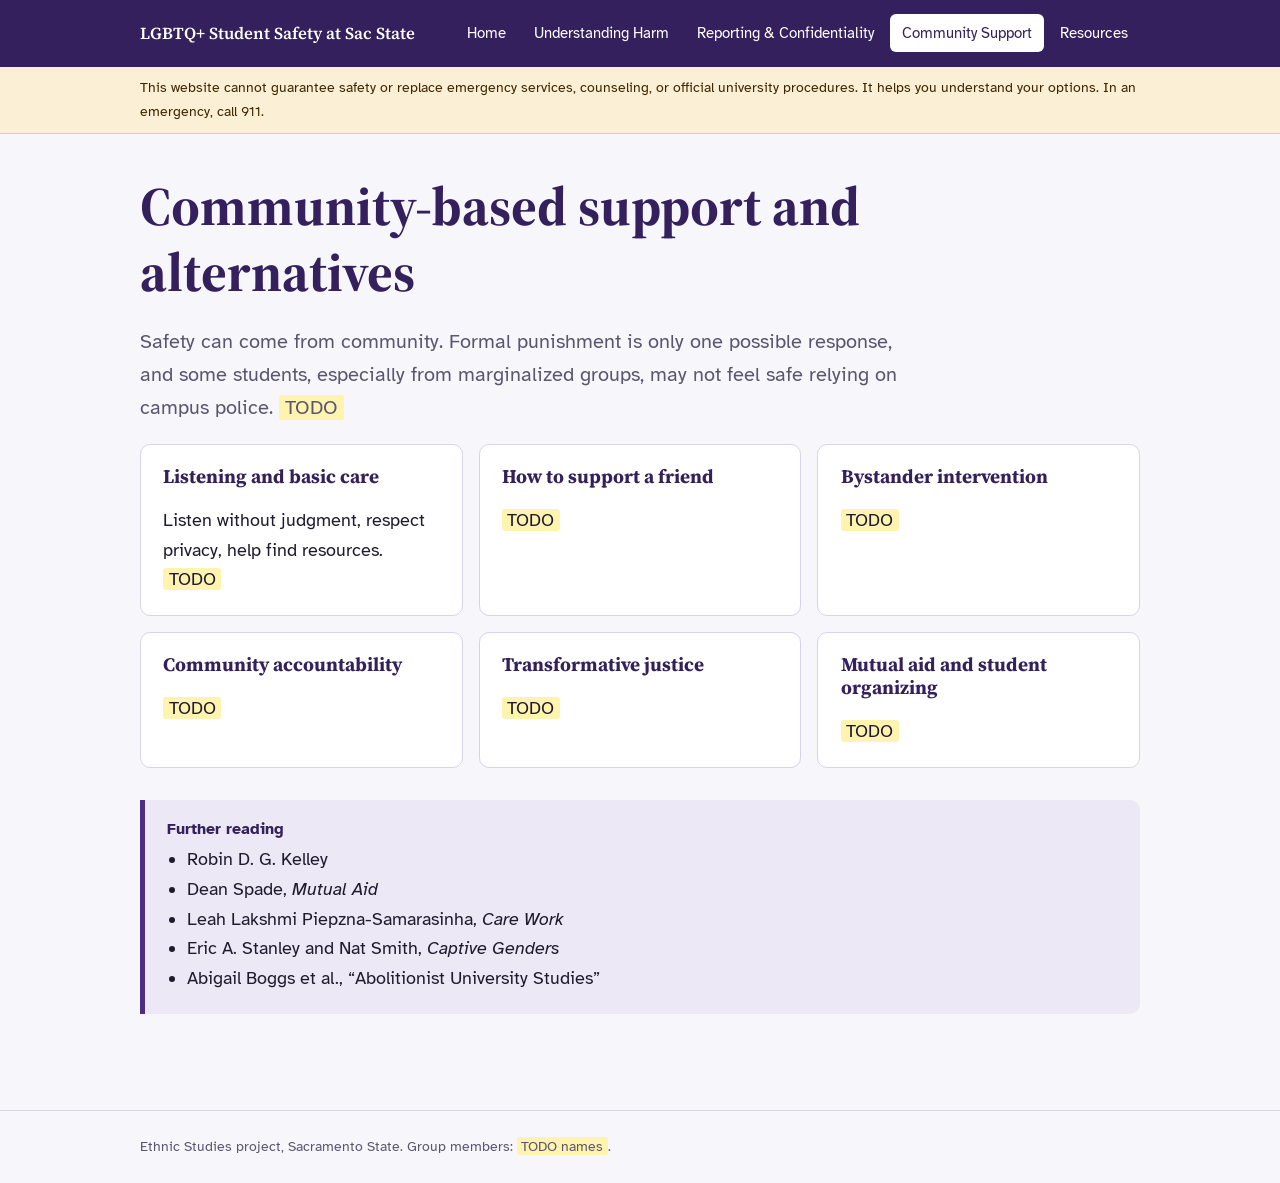
==== community.html @ 0df3c4ed "initial commit" ====
<!DOCTYPE html>
<html lang="en">
<head>
<meta charset="utf-8">
<meta name="viewport" content="width=device-width, initial-scale=1">
<title>Community Support | LGBTQ+ Student Safety at Sac State</title>
<link rel="preconnect" href="https://fonts.googleapis.com">
<link rel="preconnect" href="https://fonts.gstatic.com" crossorigin>
<link href="https://fonts.googleapis.com/css2?family=Atkinson+Hyperlegible:wght@400;700&family=Source+Serif+4:wght@600;700&display=swap" rel="stylesheet">
<link rel="stylesheet" href="css/style.css">
</head>
<body>
<a class="skip" href="#main">Skip to content</a>
<header class="site"><div class="inner">
<a class="brand" href="index.html">LGBTQ+ Student Safety at Sac State</a>
<nav aria-label="Main"><ul><li><a href="index.html">Home</a></li><li><a href="harm.html">Understanding Harm</a></li><li><a href="reporting.html">Reporting & Confidentiality</a></li><li><a href="community.html" aria-current="page">Community Support</a></li><li><a href="resources.html">Resources</a></li></ul></nav>
</div></header>
<div class="notice" role="note"><p>This website cannot guarantee safety or replace emergency services, counseling, or official university procedures. It helps you understand your options. In an emergency, call 911.</p></div>
<main id="main">

<h1>Community-based support and alternatives</h1>
<div class="prose"><p class="lede">Safety can come from community. Formal punishment is only one possible response, and some students, especially from marginalized groups, may not feel safe relying on campus police. <span class="todo">TODO</span></p></div>
<div class="grid">
<div class="card"><h3>Listening and basic care</h3><p>Listen without judgment, respect privacy, help find resources. <span class="todo">TODO</span></p></div>
<div class="card"><h3>How to support a friend</h3><p><span class="todo">TODO</span></p></div>
<div class="card"><h3>Bystander intervention</h3><p><span class="todo">TODO</span></p></div>
<div class="card"><h3>Community accountability</h3><p><span class="todo">TODO</span></p></div>
<div class="card"><h3>Transformative justice</h3><p><span class="todo">TODO</span></p></div>
<div class="card"><h3>Mutual aid and student organizing</h3><p><span class="todo">TODO</span></p></div>
</div>
<aside class="card reading"><h3>Further reading</h3><ul><li>Robin D. G. Kelley</li><li>Dean Spade, <em>Mutual Aid</em></li><li>Leah Lakshmi Piepzna-Samarasinha, <em>Care Work</em></li><li>Eric A. Stanley and Nat Smith, <em>Captive Genders</em></li><li>Abigail Boggs et al., “Abolitionist University Studies”</li></ul></aside>

</main>
<footer><p>Ethnic Studies project, Sacramento State. Group members: <span class="todo">TODO names</span>.</p></footer>
<button class="btn primary" id="top" type="button">Back to top</button>
<script src="js/script.js"></script>
</body>
</html>
---- css/style.css ----
:root{
  --ink:#1f1b2e; --muted:#5b5670; --plum:#4b2e83; --plum-dark:#33205c;
  --lilac:#ece8f5; --paper:#f7f6fb; --white:#fff; --line:#d9d3e8;
  --moss:#1f5c49; --moss-bg:#e2f1ea; --amber:#7a4b00; --amber-bg:#fbefd5;
  --serif:"Source Serif 4",Georgia,"Times New Roman",serif;
  --sans:"Atkinson Hyperlegible",system-ui,-apple-system,"Segoe UI",sans-serif;
}
*{box-sizing:border-box}
html{scroll-behavior:smooth}
@media (prefers-reduced-motion:reduce){html{scroll-behavior:auto}}
body{margin:0;background:var(--paper);color:var(--ink);font:18px/1.65 var(--sans)}
a{color:var(--plum)}
a:focus-visible,button:focus-visible,select:focus-visible,input:focus-visible,summary:focus-visible{outline:3px solid #f2a900;outline-offset:3px}
.skip{position:absolute;left:-999px;top:0;background:var(--plum-dark);color:#fff;padding:.5rem 1rem}
.skip:focus{left:0;z-index:10}

header.site{background:var(--plum-dark);color:#fff}
header.site .inner{max-width:1040px;margin:0 auto;padding:.9rem 1.25rem;display:flex;flex-wrap:wrap;gap:.75rem 2rem;align-items:center;justify-content:space-between}
header.site .brand{font:600 1.05rem var(--serif);color:#fff;text-decoration:none}
nav ul{list-style:none;margin:0;padding:0;display:flex;flex-wrap:wrap;gap:.25rem}
nav a{color:#fff;text-decoration:none;padding:.4rem .75rem;border-radius:6px;display:block;font-size:.95rem}
nav a:hover{background:rgba(255,255,255,.15)}
nav a[aria-current="page"]{background:#fff;color:var(--plum-dark)}

.notice{background:var(--amber-bg);color:#3d2700;font-size:.9rem;border-bottom:1px solid #e6cf9b}
.notice p{max-width:1040px;margin:0 auto;padding:.6rem 1.25rem}

main{max-width:1040px;margin:0 auto;padding:2.5rem 1.25rem 4rem}
.prose{max-width:68ch}
h1,h2,h3{font-family:var(--serif);line-height:1.2;color:var(--plum-dark)}
h1{font-size:clamp(2.2rem,5vw,3.4rem);margin:0 0 1rem;font-weight:700}
h2{font-size:1.7rem;margin:3rem 0 .75rem}
h3{font-size:1.2rem;margin:1.5rem 0 .4rem}
.lede{font-size:1.25rem;color:var(--muted);max-width:60ch}

.hero{padding:1rem 0 2rem}
.btn-row{display:flex;flex-wrap:wrap;gap:.75rem;margin:1.5rem 0}
.btn{display:inline-block;padding:.7rem 1.2rem;border-radius:8px;border:2px solid var(--plum);background:var(--white);color:var(--plum-dark);font:600 1rem var(--sans);text-decoration:none;cursor:pointer}
.btn:hover{background:var(--lilac)}
.btn.primary{background:var(--plum);color:#fff}
.btn.primary:hover{background:var(--plum-dark)}

.grid{display:grid;gap:1rem;grid-template-columns:repeat(auto-fit,minmax(260px,1fr));margin:1rem 0}
.card{background:var(--white);border:1px solid var(--line);border-radius:10px;padding:1.25rem 1.4rem}
.card h3{margin-top:0}
.card p:last-child{margin-bottom:0}
.reading{background:var(--lilac);border:0;border-left:5px solid var(--plum);border-radius:0 10px 10px 0;margin:2rem 0}
.reading h3{font-size:1rem;font-family:var(--sans);margin:0 0 .4rem}
.reading ul{margin:0;padding-left:1.2rem}

table{width:100%;border-collapse:collapse;background:var(--white);border:1px solid var(--line);border-radius:10px;overflow:hidden}
th,td{text-align:left;padding:.8rem 1rem;border-bottom:1px solid var(--line);vertical-align:top}
th{background:var(--lilac);font-family:var(--serif)}
.table-wrap{overflow-x:auto}

details{background:var(--white);border:1px solid var(--line);border-radius:10px;padding:.75rem 1.25rem;margin:.6rem 0}
summary{cursor:pointer;font-weight:700}

.todo{background:#fff3b0;padding:0 .3em;border-radius:3px}

/* resources */
.filters{display:flex;flex-wrap:wrap;gap:1rem;align-items:end;margin:1rem 0 1.5rem}
.filters label{display:block;font-weight:700;font-size:.9rem;margin-bottom:.25rem}
.filters select,.filters input{font:inherit;padding:.5rem .7rem;border:2px solid var(--line);border-radius:8px;background:#fff;min-width:200px}
.res{background:var(--white);border:1px solid var(--line);border-radius:10px;padding:1.25rem 1.4rem;margin:1rem 0}
.res h3{margin:0 0 .25rem}
.res dl{display:grid;grid-template-columns:max-content 1fr;gap:.35rem 1rem;margin:.75rem 0 0}
.res dt{font-weight:700}
.res dd{margin:0}
.tag{display:inline-block;font-size:.85rem;font-weight:700;padding:.1rem .6rem;border-radius:999px;border:1px solid}
.tag.conf{background:var(--moss-bg);color:var(--moss);border-color:var(--moss)}
.tag.nonconf{background:var(--amber-bg);color:var(--amber);border-color:var(--amber)}
.tag.verify{background:#eee;color:#444;border-color:#999}
.updated{color:var(--muted);font-size:.9rem}

footer{border-top:1px solid var(--line);color:var(--muted);font-size:.9rem}
footer p{max-width:1040px;margin:0 auto;padding:1.5rem 1.25rem}
#top{position:fixed;right:1rem;bottom:1rem;display:none}
@media (max-width:600px){body{font-size:17px}.res dl{grid-template-columns:1fr}.res dt{margin-top:.4rem}}
.sr{position:absolute;width:1px;height:1px;overflow:hidden;clip:rect(0,0,0,0)}
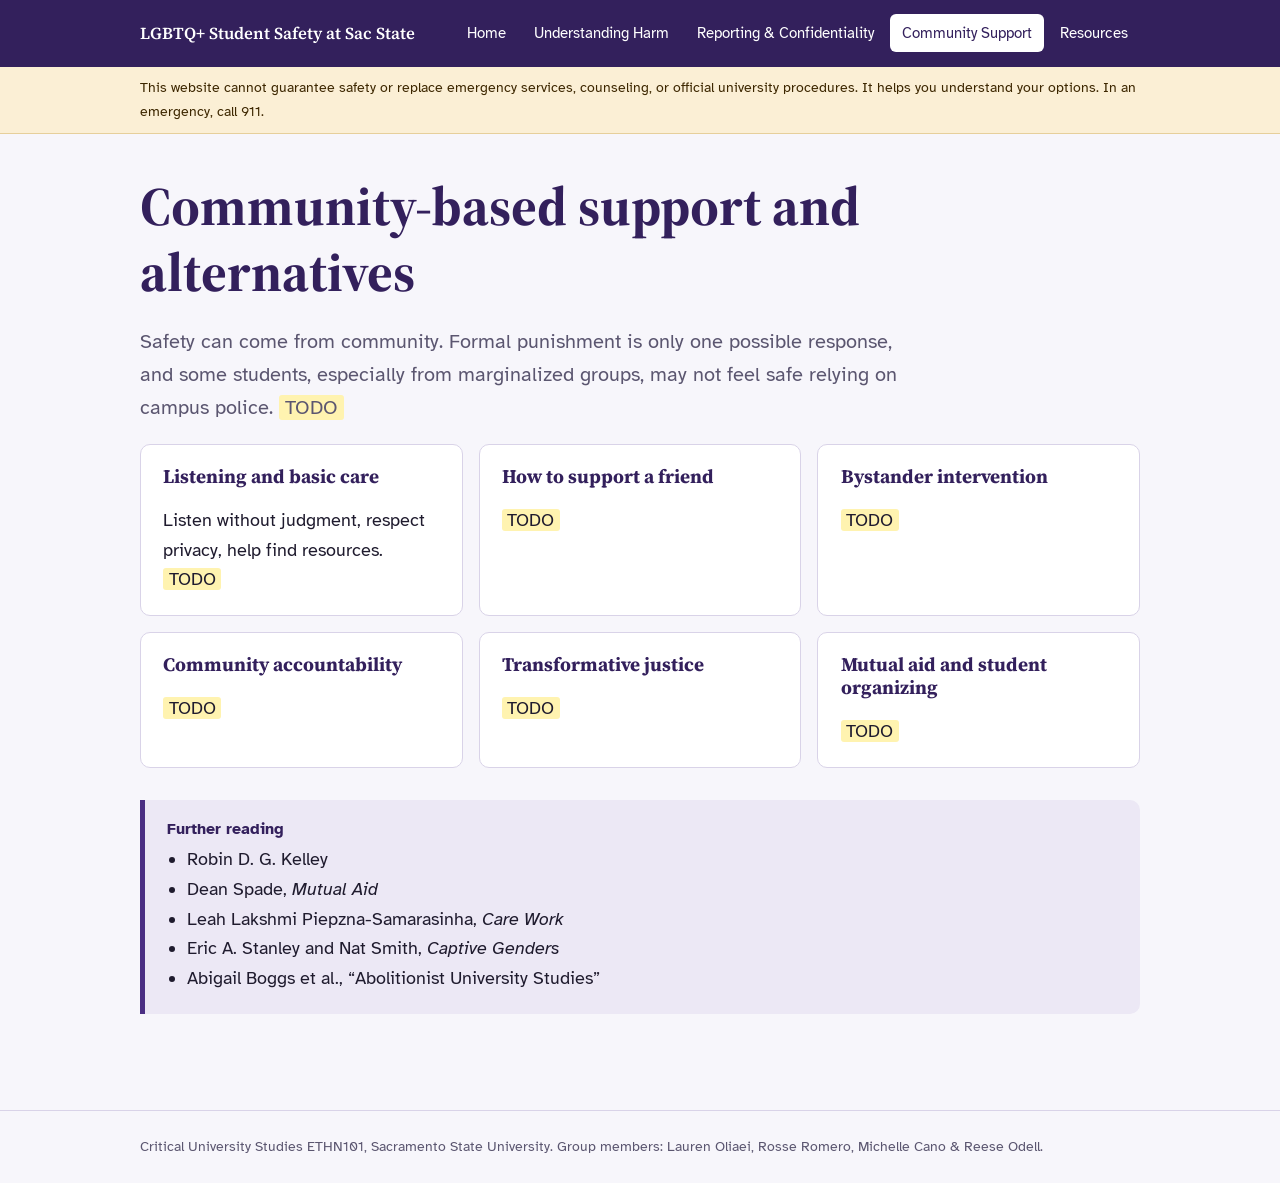
==== commit 4606f9b2: "Update member names to display on all pages" ====
--- a/community.html
+++ b/community.html
@@ -31,7 +31,7 @@
 <aside class="card reading"><h3>Further reading</h3><ul><li>Robin D. G. Kelley</li><li>Dean Spade, <em>Mutual Aid</em></li><li>Leah Lakshmi Piepzna-Samarasinha, <em>Care Work</em></li><li>Eric A. Stanley and Nat Smith, <em>Captive Genders</em></li><li>Abigail Boggs et al., “Abolitionist University Studies”</li></ul></aside>
 
 </main>
-<footer><p>Ethnic Studies project, Sacramento State. Group members: <span class="todo">TODO names</span>.</p></footer>
+<footer><p>Critical University Studies ETHN101, Sacramento State University. Group members: Lauren Oliaei, Rosse Romero, Michelle Cano & Reese Odell.</p></footer>
 <button class="btn primary" id="top" type="button">Back to top</button>
 <script src="js/script.js"></script>
 </body>
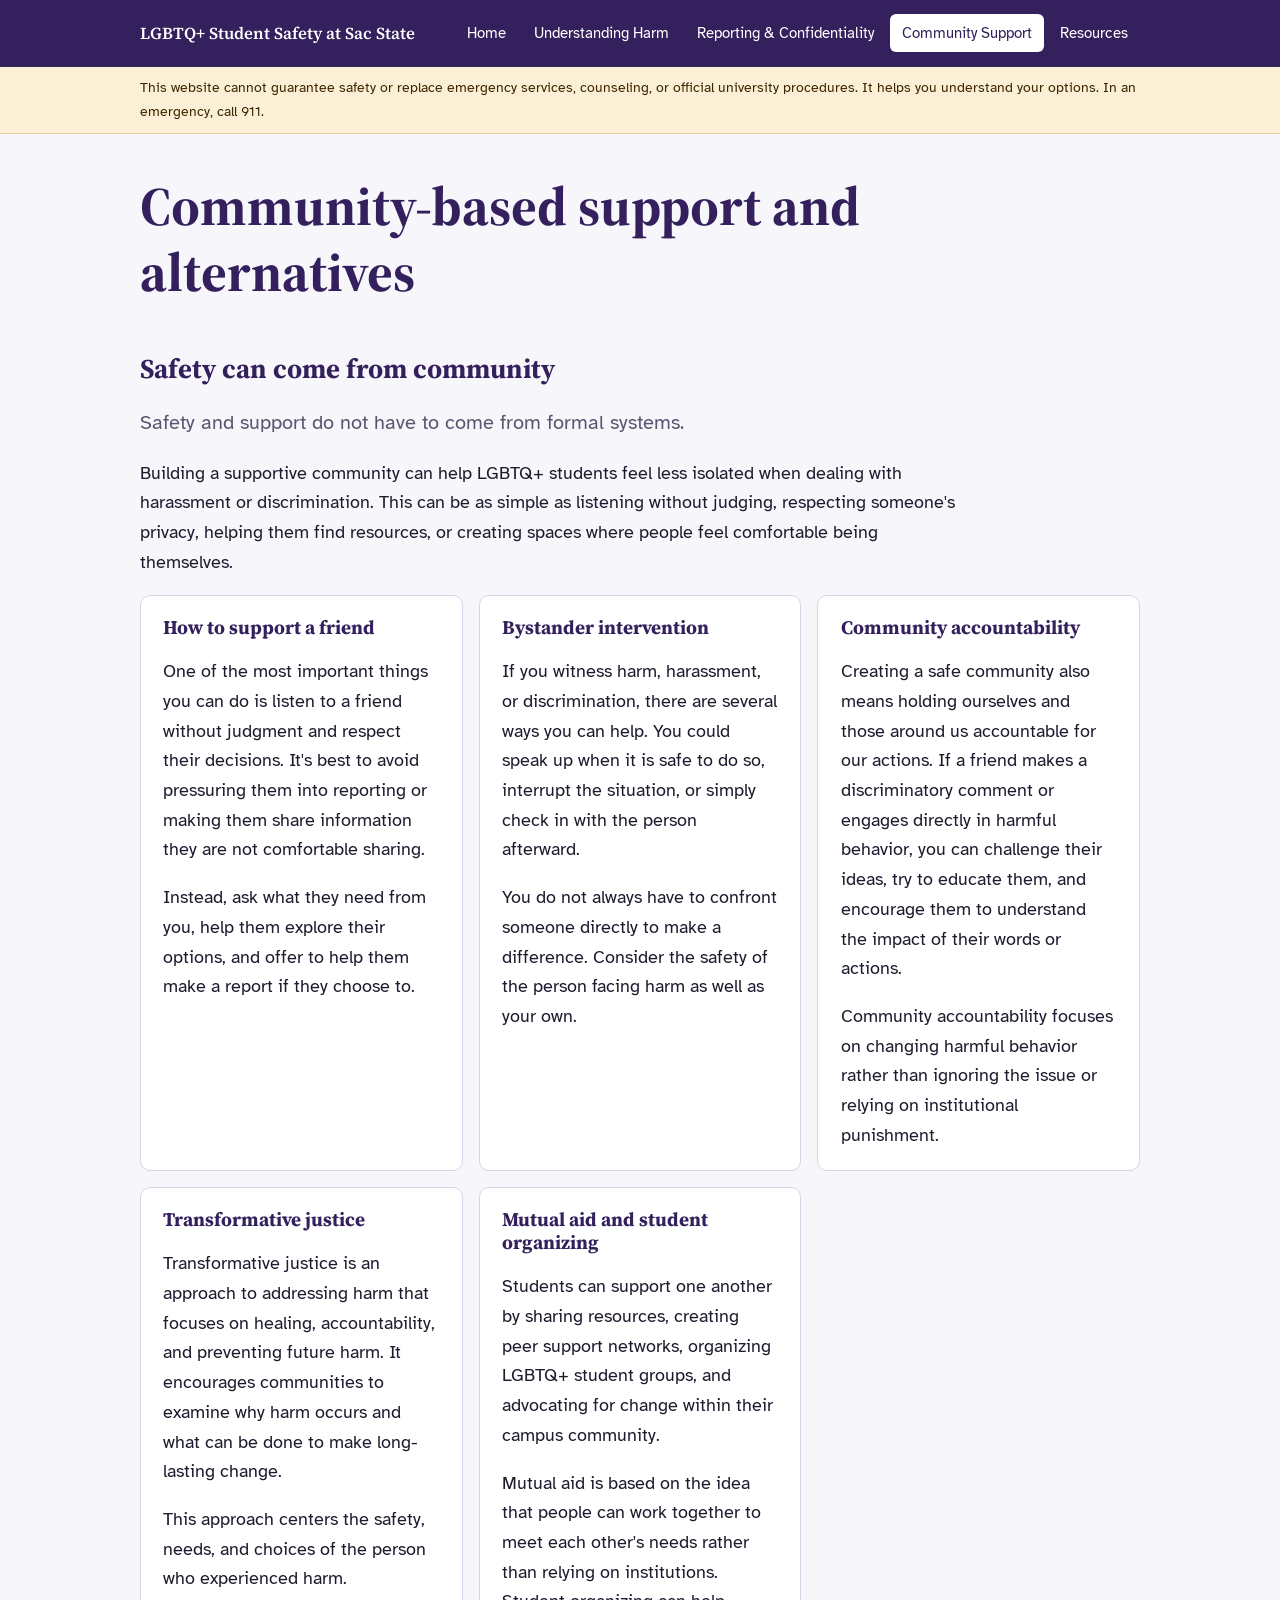
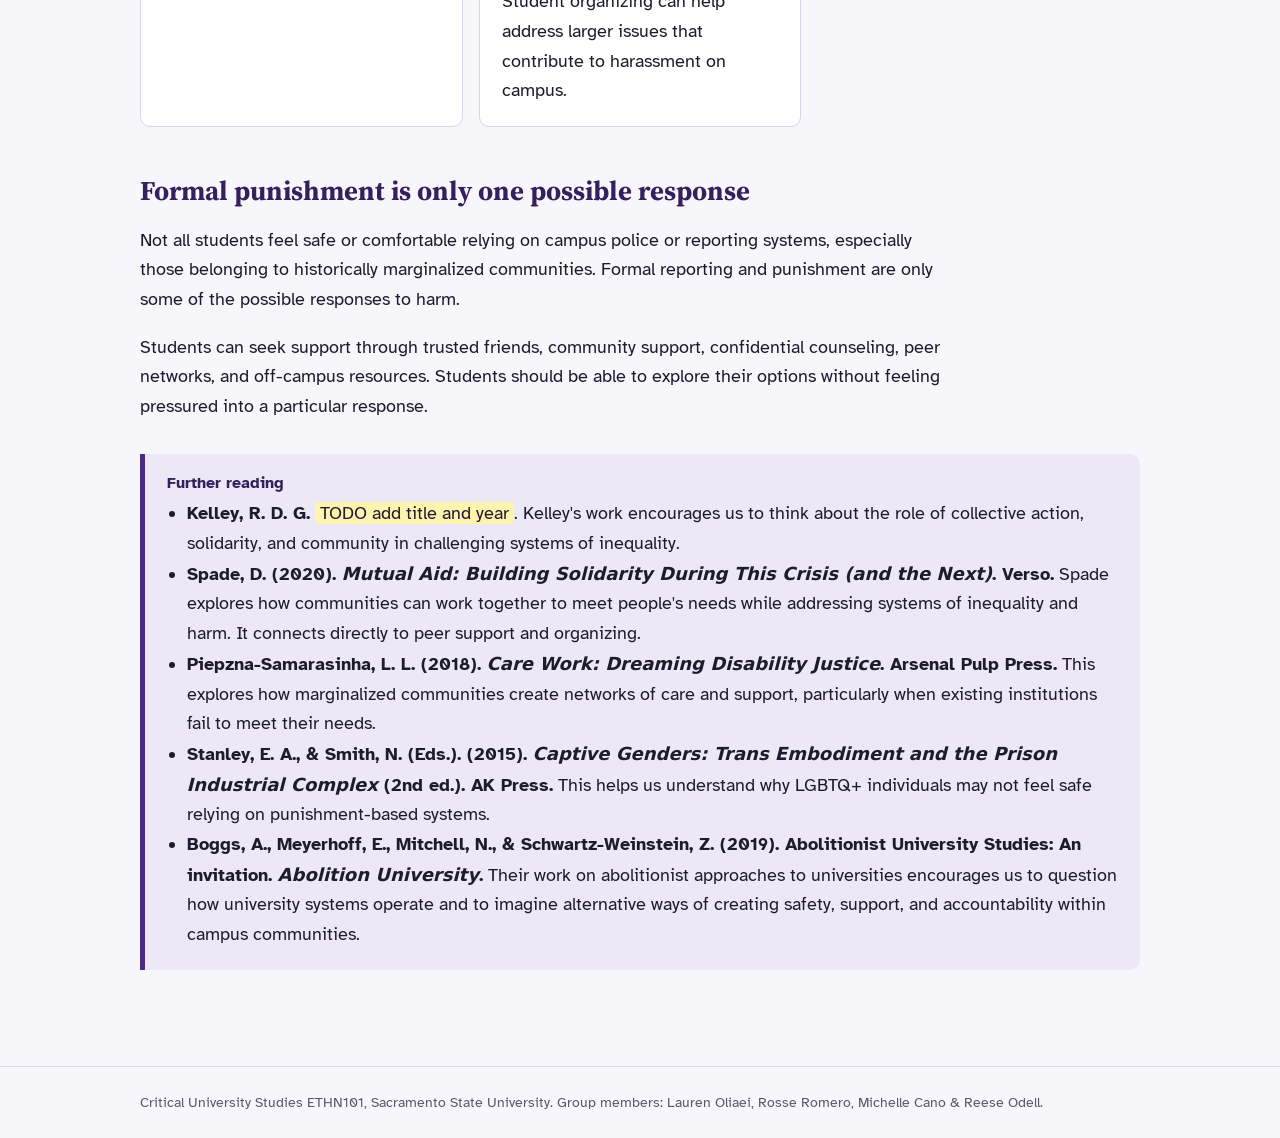
==== commit aae92d70: "Added content for community, harm,reporting" ====
--- a/community.html
+++ b/community.html
@@ -19,20 +19,41 @@
 <main id="main">
 
 <h1>Community-based support and alternatives</h1>
-<div class="prose"><p class="lede">Safety can come from community. Formal punishment is only one possible response, and some students, especially from marginalized groups, may not feel safe relying on campus police. <span class="todo">TODO</span></p></div>
+<div class="prose">
+<h2>Safety can come from community</h2>
+<p class="lede">Safety and support do not have to come from formal systems.</p>
+<p>Building a supportive community can help LGBTQ+ students feel less isolated when dealing with harassment or discrimination. This can be as simple as listening without judging, respecting someone's privacy, helping them find resources, or creating spaces where people feel comfortable being themselves.</p>
+</div>
+
 <div class="grid">
-<div class="card"><h3>Listening and basic care</h3><p>Listen without judgment, respect privacy, help find resources. <span class="todo">TODO</span></p></div>
-<div class="card"><h3>How to support a friend</h3><p><span class="todo">TODO</span></p></div>
-<div class="card"><h3>Bystander intervention</h3><p><span class="todo">TODO</span></p></div>
-<div class="card"><h3>Community accountability</h3><p><span class="todo">TODO</span></p></div>
-<div class="card"><h3>Transformative justice</h3><p><span class="todo">TODO</span></p></div>
-<div class="card"><h3>Mutual aid and student organizing</h3><p><span class="todo">TODO</span></p></div>
+<div class="card"><h3>How to support a friend</h3><p>One of the most important things you can do is listen to a friend without judgment and respect their decisions. It's best to avoid pressuring them into reporting or making them share information they are not comfortable sharing.</p><p>Instead, ask what they need from you, help them explore their options, and offer to help them make a report if they choose to.</p></div>
+
+<div class="card"><h3>Bystander intervention</h3><p>If you witness harm, harassment, or discrimination, there are several ways you can help. You could speak up when it is safe to do so, interrupt the situation, or simply check in with the person afterward.</p><p>You do not always have to confront someone directly to make a difference. Consider the safety of the person facing harm as well as your own.</p></div>
+
+<div class="card"><h3>Community accountability</h3><p>Creating a safe community also means holding ourselves and those around us accountable for our actions. If a friend makes a discriminatory comment or engages directly in harmful behavior, you can challenge their ideas, try to educate them, and encourage them to understand the impact of their words or actions.</p><p>Community accountability focuses on changing harmful behavior rather than ignoring the issue or relying on institutional punishment.</p></div>
+
+<div class="card"><h3>Transformative justice</h3><p>Transformative justice is an approach to addressing harm that focuses on healing, accountability, and preventing future harm. It encourages communities to examine why harm occurs and what can be done to make long-lasting change.</p><p>This approach centers the safety, needs, and choices of the person who experienced harm.</p></div>
+
+<div class="card"><h3>Mutual aid and student organizing</h3><p>Students can support one another by sharing resources, creating peer support networks, organizing LGBTQ+ student groups, and advocating for change within their campus community.</p><p>Mutual aid is based on the idea that people can work together to meet each other's needs rather than relying on institutions. Student organizing can help address larger issues that contribute to harassment on campus.</p></div>
 </div>
-<aside class="card reading"><h3>Further reading</h3><ul><li>Robin D. G. Kelley</li><li>Dean Spade, <em>Mutual Aid</em></li><li>Leah Lakshmi Piepzna-Samarasinha, <em>Care Work</em></li><li>Eric A. Stanley and Nat Smith, <em>Captive Genders</em></li><li>Abigail Boggs et al., “Abolitionist University Studies”</li></ul></aside>
+
+<div class="prose">
+<h2>Formal punishment is only one possible response</h2>
+<p>Not all students feel safe or comfortable relying on campus police or reporting systems, especially those belonging to historically marginalized communities. Formal reporting and punishment are only some of the possible responses to harm.</p>
+<p>Students can seek support through trusted friends, community support, confidential counseling, peer networks, and off-campus resources. Students should be able to explore their options without feeling pressured into a particular response.</p>
+</div>
+
+<aside class="card reading"><h3>Further reading</h3><ul>
+<li><strong>Kelley, R. D. G.</strong> <span class="todo">TODO add title and year</span>. Kelley's work encourages us to think about the role of collective action, solidarity, and community in challenging systems of inequality.</li>
+<li><strong>Spade, D. (2020). <em>Mutual Aid: Building Solidarity During This Crisis (and the Next)</em>. Verso.</strong> Spade explores how communities can work together to meet people's needs while addressing systems of inequality and harm. It connects directly to peer support and organizing.</li>
+<li><strong>Piepzna-Samarasinha, L. L. (2018). <em>Care Work: Dreaming Disability Justice</em>. Arsenal Pulp Press.</strong> This explores how marginalized communities create networks of care and support, particularly when existing institutions fail to meet their needs.</li>
+<li><strong>Stanley, E. A., &amp; Smith, N. (Eds.). (2015). <em>Captive Genders: Trans Embodiment and the Prison Industrial Complex</em> (2nd ed.). AK Press.</strong> This helps us understand why LGBTQ+ individuals may not feel safe relying on punishment-based systems.</li>
+<li><strong>Boggs, A., Meyerhoff, E., Mitchell, N., &amp; Schwartz-Weinstein, Z. (2019). Abolitionist University Studies: An invitation. <em>Abolition University</em>.</strong> Their work on abolitionist approaches to universities encourages us to question how university systems operate and to imagine alternative ways of creating safety, support, and accountability within campus communities.</li>
+</ul></aside>
 
 </main>
 <footer><p>Critical University Studies ETHN101, Sacramento State University. Group members: Lauren Oliaei, Rosse Romero, Michelle Cano & Reese Odell.</p></footer>
 <button class="btn primary" id="top" type="button">Back to top</button>
 <script src="js/script.js"></script>
 </body>
-</html>
+</html>
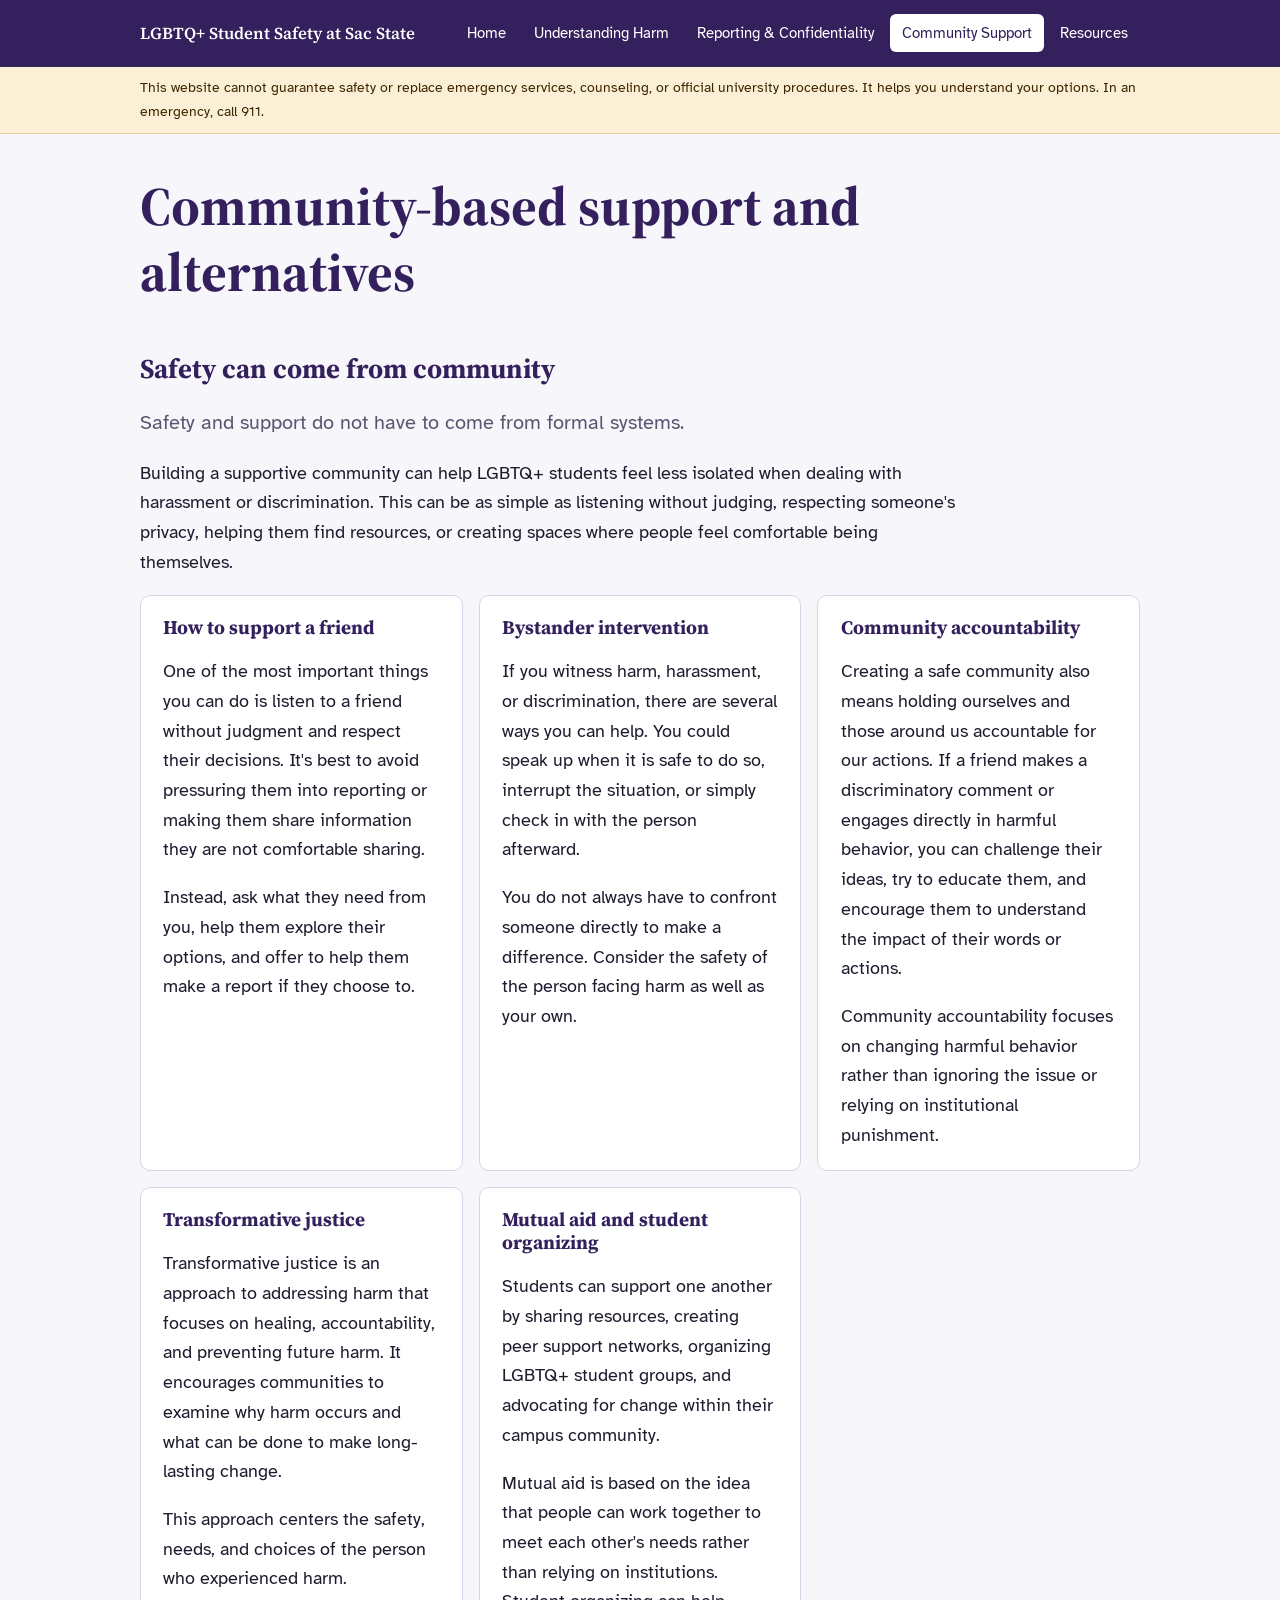
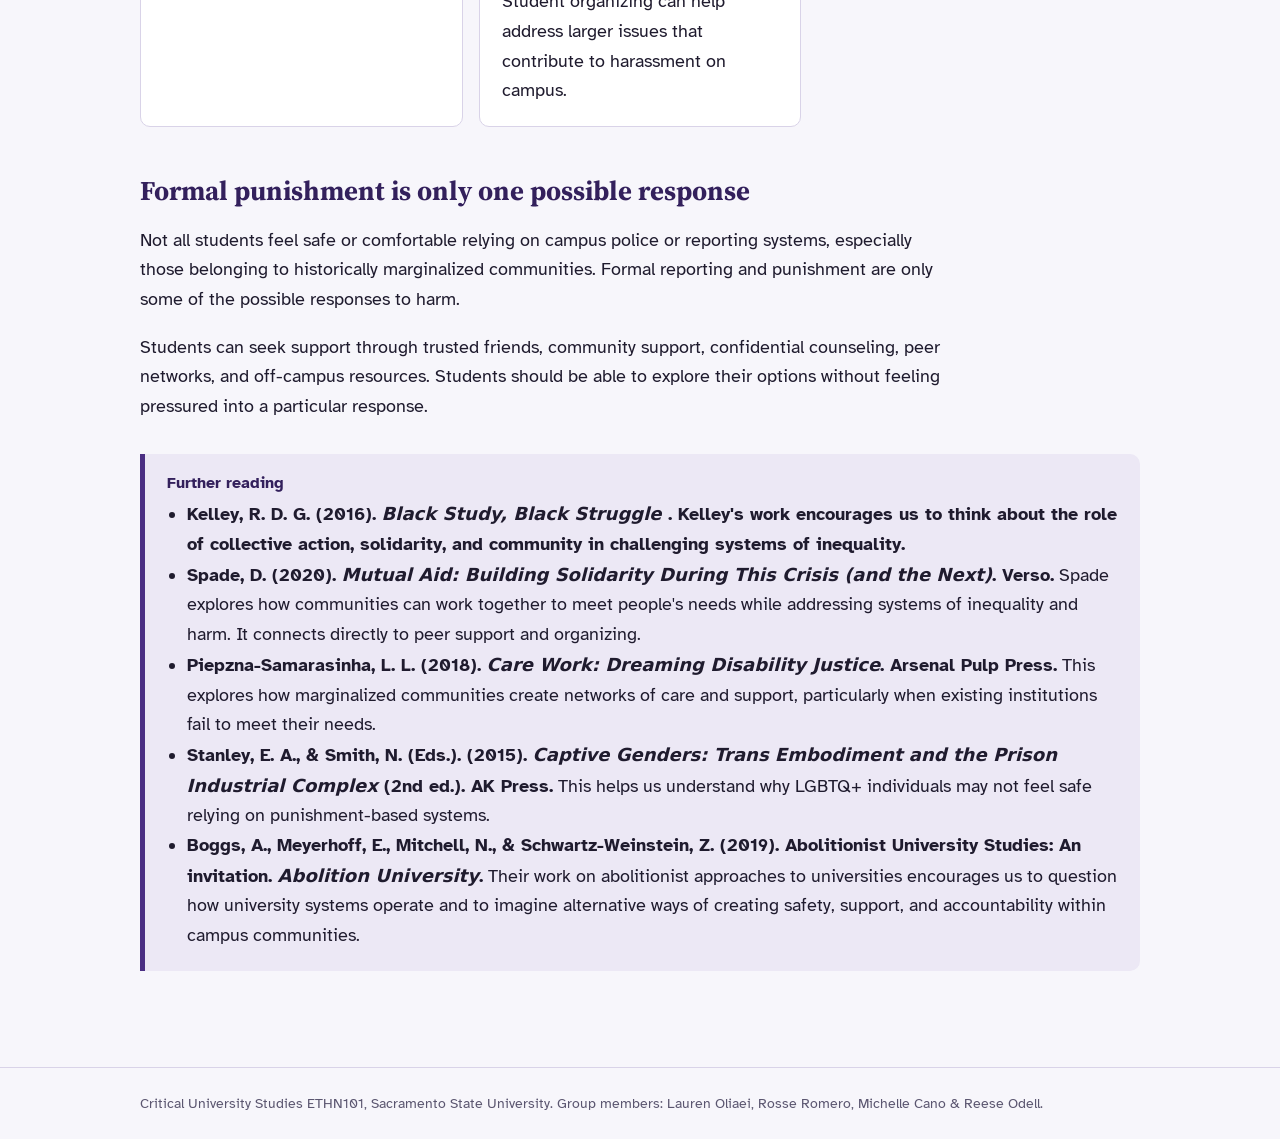
==== commit ae2b9169: "Draft for resource page" ====
--- a/community.html
+++ b/community.html
@@ -38,13 +38,13 @@
 </div>
 
 <div class="prose">
-<h2>Formal punishment is only one possible response</h2>
+<h2 id="outside">Formal punishment is only one possible response</h2>
 <p>Not all students feel safe or comfortable relying on campus police or reporting systems, especially those belonging to historically marginalized communities. Formal reporting and punishment are only some of the possible responses to harm.</p>
 <p>Students can seek support through trusted friends, community support, confidential counseling, peer networks, and off-campus resources. Students should be able to explore their options without feeling pressured into a particular response.</p>
 </div>
 
 <aside class="card reading"><h3>Further reading</h3><ul>
-<li><strong>Kelley, R. D. G.</strong> <span class="todo">TODO add title and year</span>. Kelley's work encourages us to think about the role of collective action, solidarity, and community in challenging systems of inequality.</li>
+<li><strong>Kelley, R. D. G. (2016). <em> Black Study, Black Struggle </em>. Kelley's work encourages us to think about the role of collective action, solidarity, and community in challenging systems of inequality.</strong></li>
 <li><strong>Spade, D. (2020). <em>Mutual Aid: Building Solidarity During This Crisis (and the Next)</em>. Verso.</strong> Spade explores how communities can work together to meet people's needs while addressing systems of inequality and harm. It connects directly to peer support and organizing.</li>
 <li><strong>Piepzna-Samarasinha, L. L. (2018). <em>Care Work: Dreaming Disability Justice</em>. Arsenal Pulp Press.</strong> This explores how marginalized communities create networks of care and support, particularly when existing institutions fail to meet their needs.</li>
 <li><strong>Stanley, E. A., &amp; Smith, N. (Eds.). (2015). <em>Captive Genders: Trans Embodiment and the Prison Industrial Complex</em> (2nd ed.). AK Press.</strong> This helps us understand why LGBTQ+ individuals may not feel safe relying on punishment-based systems.</li>
--- a/css/style.css
+++ b/css/style.css
@@ -78,3 +78,4 @@
 #top{position:fixed;right:1rem;bottom:1rem;display:none}
 @media (max-width:600px){body{font-size:17px}.res dl{grid-template-columns:1fr}.res dt{margin-top:.4rem}}
 .sr{position:absolute;width:1px;height:1px;overflow:hidden;clip:rect(0,0,0,0)}
+.card .btn{margin-top:1rem}
